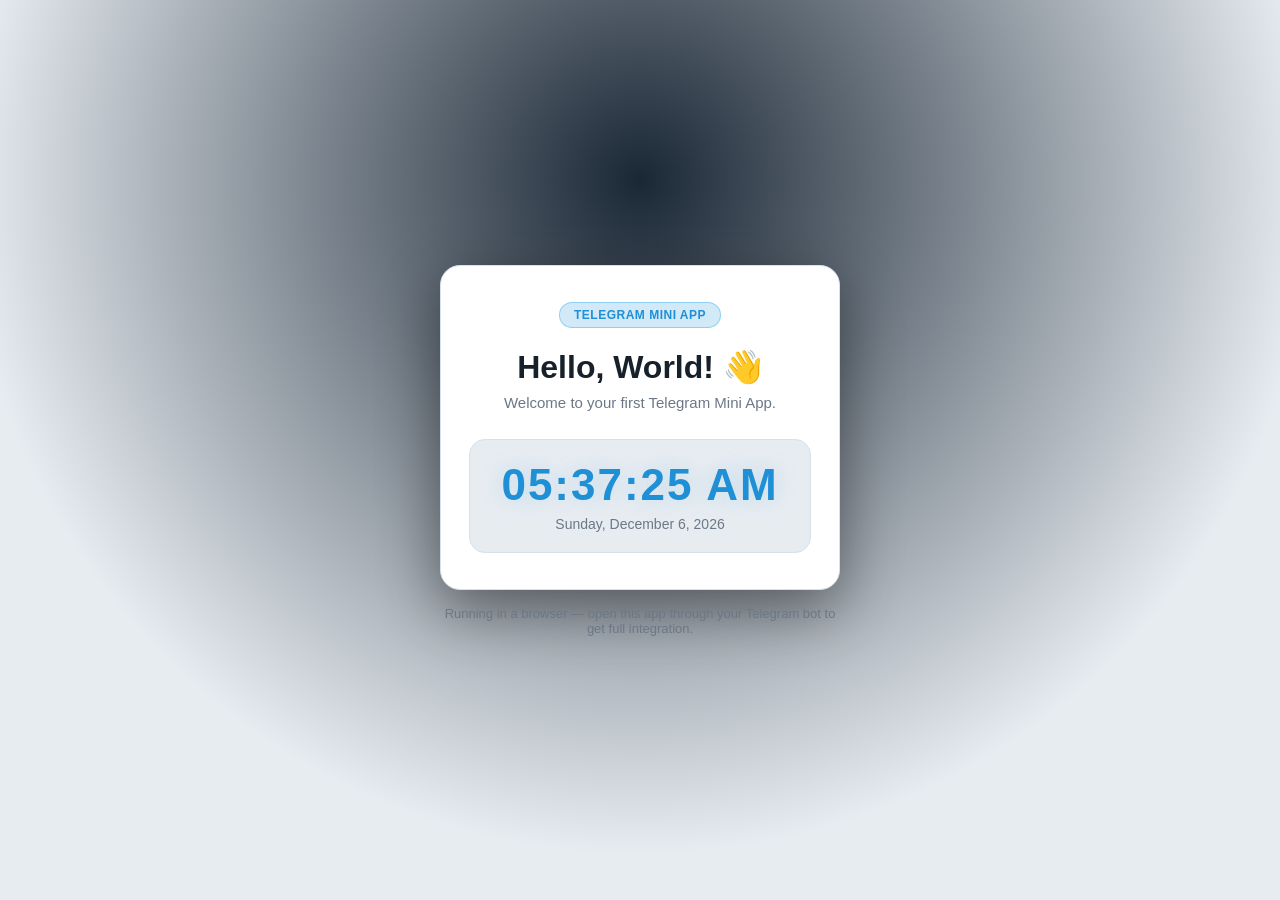
==== index.html @ 5bbd225e "Initial commit: Telegram Mini App Hello World + live clock" ====
<!DOCTYPE html>
<html lang="en">
<head>
  <meta charset="UTF-8" />
  <meta name="viewport" content="width=device-width, initial-scale=1.0, user-scalable=no" />
  <title>Hello World Mini App</title>
  <link rel="stylesheet" href="style.css" />
</head>
<body>
  <main class="app">
    <div class="card">
      <span class="badge">Telegram Mini App</span>
      <h1 class="title">Hello, World! 👋</h1>
      <p class="subtitle">Welcome to your first Telegram Mini App.</p>

      <div class="clock">
        <div class="clock-time" id="clock-time">--:--:--</div>
        <div class="clock-date" id="clock-date">Loading date…</div>
      </div>
    </div>

    <p class="user-info" id="user-info">Loading user info…</p>
  </main>

  <script src="https://telegram.org/js/telegram-web-app.js"></script>
  <script src="app.js"></script>
</body>
</html>
---- style.css ----
:root {
  --bg: #0e1621;
  --card: #17212b;
  --card-border: #232e3c;
  --accent: #2aabee;
  --accent-glow: rgba(42, 171, 238, 0.35);
  --text: #f5f5f5;
  --text-muted: #8b98a9;
}

* {
  margin: 0;
  padding: 0;
  box-sizing: border-box;
}

body {
  min-height: 100vh;
  display: flex;
  align-items: center;
  justify-content: center;
  background: radial-gradient(circle at 50% 20%, #1a2735 0%, var(--bg) 70%);
  font-family: -apple-system, BlinkMacSystemFont, "Segoe UI", Roboto, Helvetica, Arial, sans-serif;
  color: var(--text);
  padding: 24px;
  -webkit-font-smoothing: antialiased;
}

.app {
  width: 100%;
  max-width: 400px;
  text-align: center;
}

.card {
  background: var(--card);
  border: 1px solid var(--card-border);
  border-radius: 20px;
  padding: 36px 28px;
  box-shadow: 0 20px 60px rgba(0, 0, 0, 0.45);
}

.badge {
  display: inline-block;
  font-size: 12px;
  font-weight: 600;
  letter-spacing: 0.5px;
  text-transform: uppercase;
  color: var(--accent);
  background: var(--accent-glow);
  border: 1px solid rgba(42, 171, 238, 0.4);
  border-radius: 999px;
  padding: 5px 14px;
  margin-bottom: 20px;
}

.title {
  font-size: 32px;
  font-weight: 700;
  margin-bottom: 8px;
}

.subtitle {
  color: var(--text-muted);
  font-size: 15px;
  margin-bottom: 28px;
}

.clock {
  background: var(--bg);
  border: 1px solid var(--card-border);
  border-radius: 16px;
  padding: 20px;
}

.clock-time {
  font-size: 44px;
  font-weight: 700;
  font-variant-numeric: tabular-nums;
  letter-spacing: 2px;
  color: var(--accent);
  text-shadow: 0 0 24px var(--accent-glow);
}

.clock-date {
  margin-top: 6px;
  color: var(--text-muted);
  font-size: 14px;
}

.user-info {
  margin-top: 16px;
  font-size: 13px;
  color: var(--text-muted);
}

@media (prefers-color-scheme: light) {
  :root {
    --bg: #e7ecf1;
    --card: #ffffff;
    --card-border: #d9e1e8;
    --accent: #1f8fd6;
    --accent-glow: rgba(31, 143, 214, 0.2);
    --text: #17212b;
    --text-muted: #6b7886;
  }
}
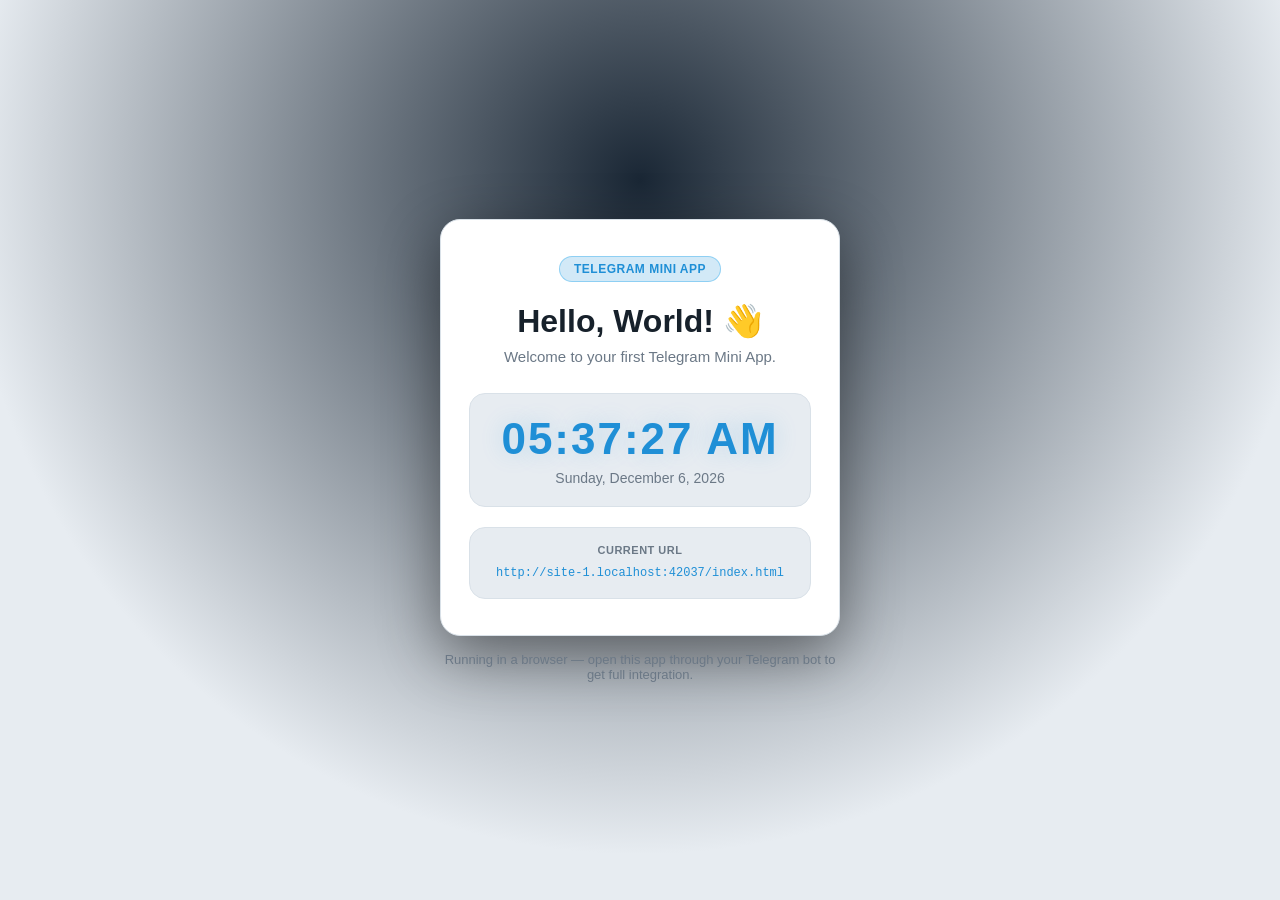
==== commit 636be5d4: "Add current URL display with query params" ====
--- a/index.html
+++ b/index.html
@@ -17,6 +17,11 @@
         <div class="clock-time" id="clock-time">--:--:--</div>
         <div class="clock-date" id="clock-date">Loading date…</div>
       </div>
+
+      <div class="url-box">
+        <span class="url-label">Current URL</span>
+        <code class="current-url" id="current-url">Loading URL…</code>
+      </div>
     </div>
 
     <p class="user-info" id="user-info">Loading user info…</p>
--- a/style.css
+++ b/style.css
@@ -88,6 +88,33 @@
   font-size: 14px;
 }
 
+.url-box {
+  margin-top: 20px;
+  background: var(--bg);
+  border: 1px solid var(--card-border);
+  border-radius: 16px;
+  padding: 16px;
+}
+
+.url-label {
+  display: block;
+  font-size: 11px;
+  font-weight: 600;
+  letter-spacing: 0.5px;
+  text-transform: uppercase;
+  color: var(--text-muted);
+  margin-bottom: 8px;
+}
+
+.current-url {
+  display: block;
+  font-family: "SF Mono", SFMono-Regular, Consolas, "Liberation Mono", Menlo, monospace;
+  font-size: 12px;
+  color: var(--accent);
+  word-break: break-all;
+  line-height: 1.5;
+}
+
 .user-info {
   margin-top: 16px;
   font-size: 13px;
